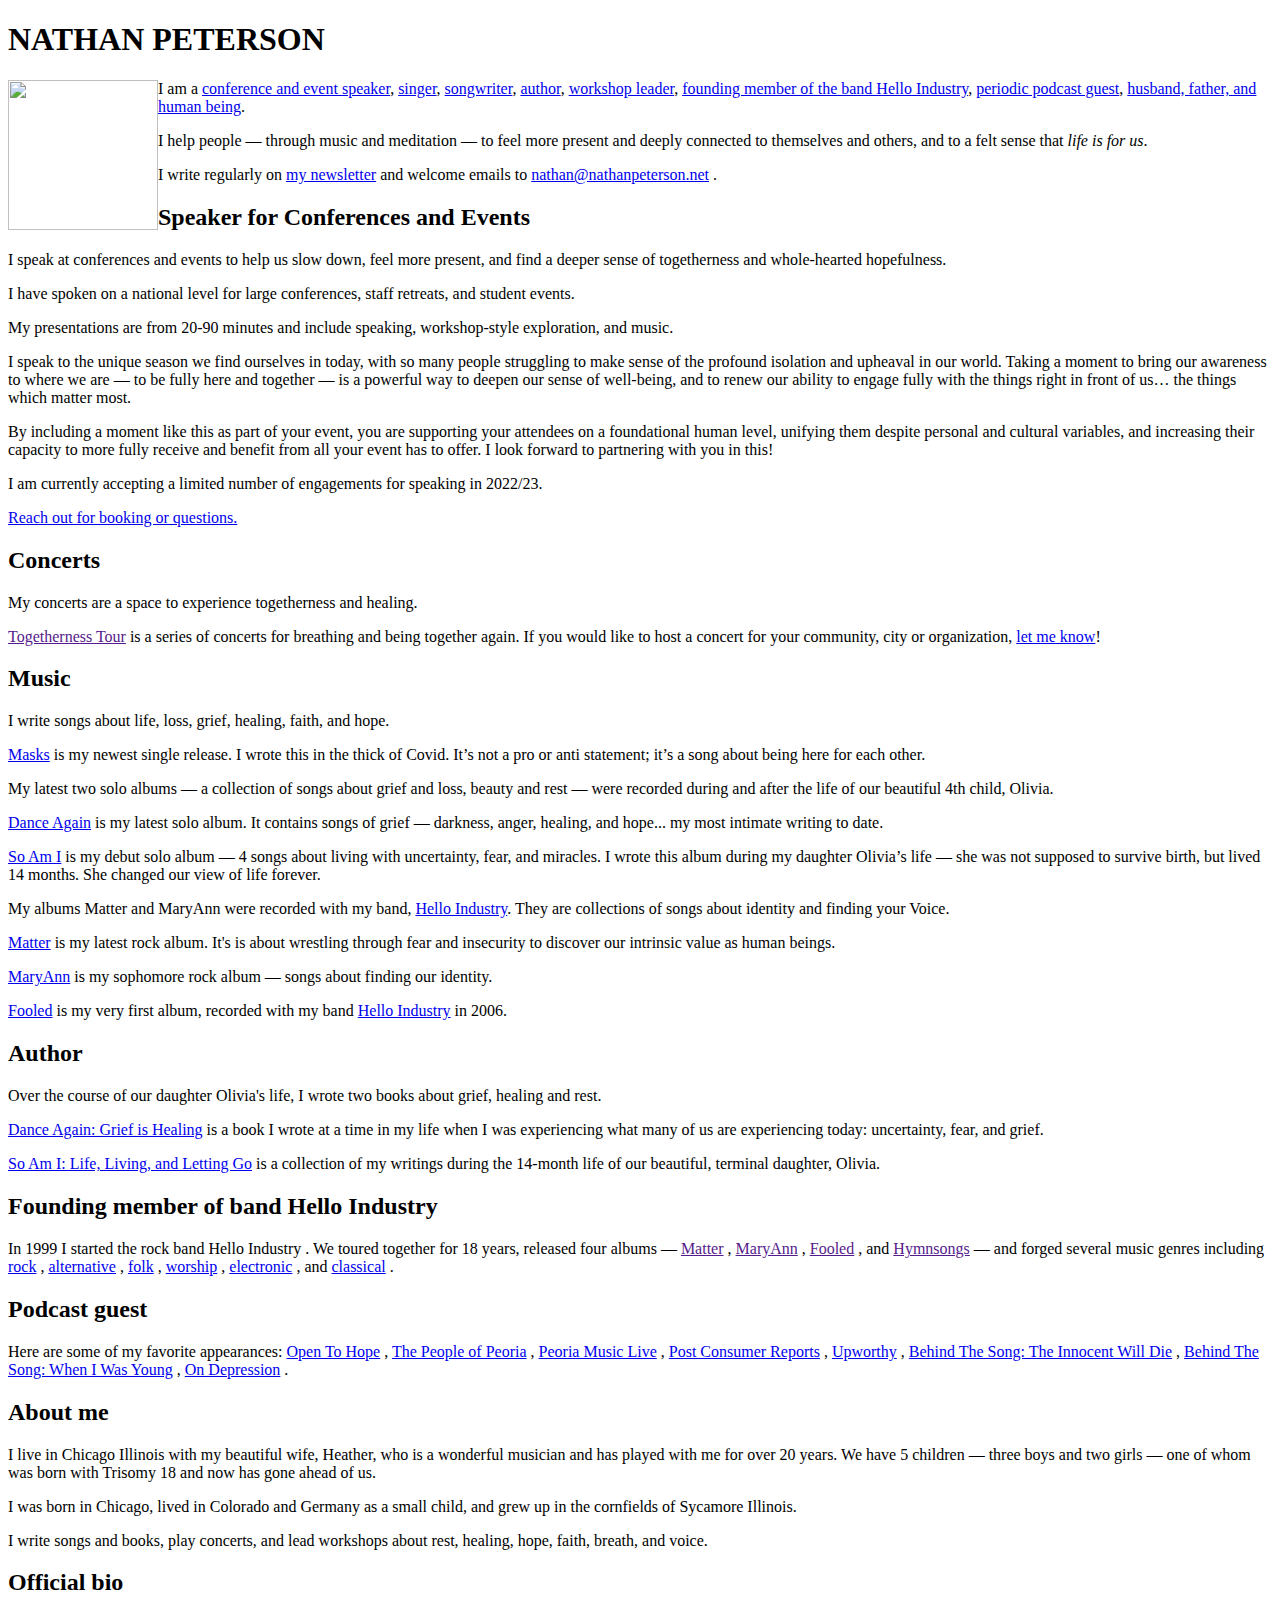
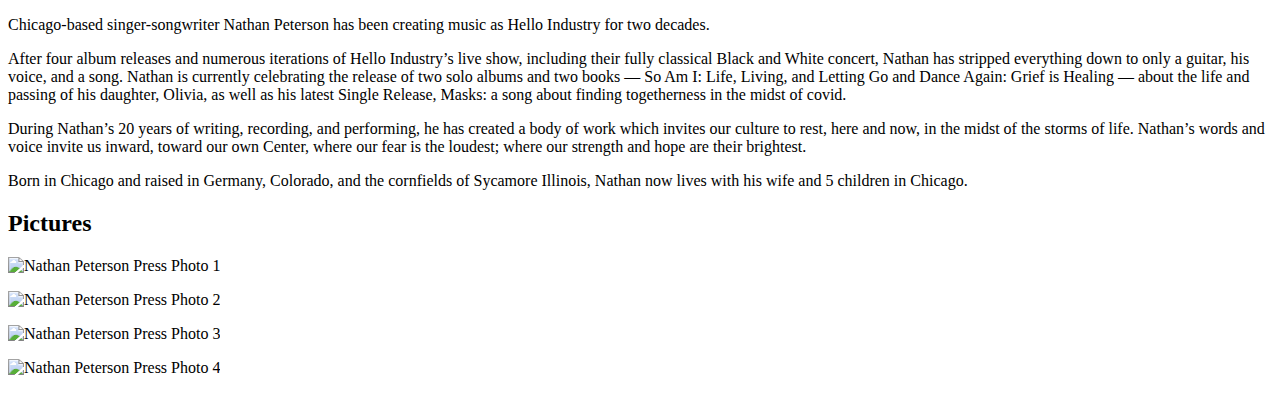
==== index.html @ f3bc7fbc "Create index.html" ====
<!DOCTYPE html>

<html>
<head>
    <link rel="stylesheet" type="text/css" href="stylesheets/screen.css">
    <title>Nathan Peterson — Singer-Songwriter, Speaker, Author</title>
    <meta name="viewport" content="width=device-width">
    <meta charset="UTF-8">
</head>

<body>
    <header>
        <h1>NATHAN PETERSON</h1>

        <a href="images/headshot-2021-square-transparent.png">
            <img src="images/headshot-2021-square-transparent.png" width="150" height="150" class="avatar" align="left">
        </a>
		
        <p class="header">
            I am a
            <a href="#speaking">conference and event speaker</a>, 
            <a href="#concerts">singer</a>, 
			<a href="#music">songwriter</a>, 
            <a href="#books">author</a>, 
            <a href="#workshops">workshop leader</a>, 
            <a href="#helloindustry" target="_blank">founding member of the band Hello Industry</a>, 
            <a href="#podcasts">periodic podcast guest</a>, 
            <a href="#about">husband, father, and human being</a>.
        </p>

        <p>
            I help people — through music and meditation — 
			to feel more present
			and deeply connected 
			to themselves and others,
			and to a felt sense that <i>life is for us</i>.
		</p>
		

    </header>

    <article>
        <p>
            I write regularly on 
            <a href="https://nathanpeterson.substack.com" target="_blank">my newsletter</a>
             and welcome emails to 
            <a href="mailto:nathanpeterson.net">nathan@nathanpeterson.net</a>
            .
        </p>

        <h2 id="speaking">Speaker for Conferences and Events</h2>
        <p>
            I speak at conferences and events to help us slow down, feel more present, and find a deeper sense of togetherness and whole-hearted hopefulness.
		</p>
		<p>
			I have spoken on a national level for large conferences, staff retreats, and student events.
		</p>
		<p>
			My presentations are from 20-90 minutes and include speaking, workshop-style exploration, and music.
		</p>
		<p>
			I speak to the unique season we find ourselves in today, with so many people struggling to make sense of the profound isolation and upheaval in our world. Taking a moment to bring our awareness to where we are — to be fully here and together — is a powerful way to deepen our sense of well-being, and to renew our ability to engage fully with the things right in front of us… the things which matter most.
		</p>
		<p>
			By including a moment like this as part of your event, you are supporting your attendees on a foundational human level, unifying them despite personal and cultural variables, and increasing their capacity to more fully receive and benefit from all your event has to offer. I look forward to partnering with you in this!
		</p>
		<p>
			I am currently accepting a limited number of engagements for speaking in 2022/23. 
		</p>
		<p>
			<a href="mailto:booking@nathanpeterson.net">Reach out for booking or questions.</a>
		</p>

        <h2 id="concerts">Concerts</h2>
        <p>
            My concerts are a space to experience togetherness and healing.
        </p>

        <p>
            <a href="">Togetherness Tour</a>
			 is a series of concerts for breathing and being together again. If you would like to host a concert for your community, city or organization, <a href="mailto:booking@nathanpeterson.net">let me know</a>!
        </p>
		
		<h2 id="music">Music</h2>
		<p>
			I write songs about life, loss, grief, healing, faith, and hope.
		</p>
		
		<p>
			<a href="https://ffm.to/npmasks" target="_blank">Masks</a> 
			is my newest single release. I wrote this in the thick of Covid. It’s not a pro or anti statement; it’s a song about being here for each other.
		</p>
		
		<p>
			My latest two solo albums — a collection of songs about grief and loss, beauty and rest — were recorded during and after the life of our beautiful 4th child, Olivia.
		</p>
		
		<p>
			<a href="https://ffm.to/npda" target="_blank">Dance Again</a> 
			is my latest solo album. It contains songs of grief — darkness, anger, healing, and hope... my most intimate writing to date.
		</p>
		
		<p>
			<a href="https://ffm.to/soami" target="_blank">So Am I</a> 
			is my debut solo album — 4 songs about living with uncertainty, fear, and miracles. I wrote this album during my daughter Olivia’s life — she was not supposed to survive birth, but lived 14 months. She changed our view of life forever.
		</p>
		
		<p>
			My albums Matter and MaryAnn were recorded with my band, <a href="https://helloindustry.com" target="_blank">Hello Industry</a>. They are collections of songs about identity and finding your Voice.
		</p>
		
		<p>
			<a href="https://hypeddit.com/helloindustry/matter" target="_blank">Matter</a> 
			is my latest rock album. It's is about wrestling through fear and insecurity to discover our intrinsic value as human beings.
		</p>
		
		<p>
			<a href="https://hypeddit.com/nathanpetersonandhelloindustry/maryann" target="_blank">MaryAnn</a> 
			is my sophomore rock album — songs about finding our identity.
		</p>
		
		<p>
			<a href="https://hypeddit.com/nathanpetersonandhelloindustry/fooled" target="_blank">Fooled</a> 
			is my very first album, recorded with my band <a href="https://helloindustry.com" target="_blank">Hello Industry</a> in 2006.
		</p>

        <h2 id="books">Author</h2>
        <p>
			Over the course of our daughter Olivia's life, I wrote two books about grief,  healing and rest.
		</p>

        <p>
            <a href="books/dance-again/index.html">Dance Again: Grief is Healing</a>
			 is a book I wrote at a time in my life when I was experiencing what many of us are experiencing today: uncertainty, fear, and grief.
        </p>

        <p>
            <a href="books/so-am-i/">So Am I: Life, Living, and Letting Go</a>
             is a collection of my writings during the 14-month life of our beautiful, terminal daughter, Olivia.
        </p>

        <h2 id="helloindustry">Founding member of band Hello Industry</h2>
        <p>
			In 1999 I started the rock band 
			Hello Industry
			. 
			We toured together for 18 years, released four albums — 
			<a href="" target="_blank">Matter</a>
			,
			<a href="" target="_blank">MaryAnn</a>
			,
			<a href="" target="_blank">Fooled</a>
			, and 
			<a href="" target="_blank">Hymnsongs</a>
			—  
			and forged several music genres including 
			<a href="https://www.youtube.com/watch?v=rUXvzzbcc9A" target="_blank">rock</a>
			, 
			<a href="https://www.youtube.com/watch?v=mONyzuBepJc" target="_blank">alternative</a>
			, 
			<a href="https://www.youtube.com/watch?v=XHNfmS86QO4" target="_blank">folk</a>
			, 
			<a href="https://www.youtube.com/watch?v=H8nly6mDSEY" target="_blank">worship</a>
			, 
			<a href="https://www.youtube.com/watch?v=sTpvNUbfBlU" target="_blank">electronic</a>
			, and 
			<a href="https://www.youtube.com/watch?v=7An2LoaPGQQ" target="_blank">classical</a>
			.
        </p>

        <h2 id="podcasts">Podcast guest</h2>
        <p>
            Here are some of my favorite appearances: 
            <a href="https://www.opentohope.com/nathan-peterson-dance-again/">Open To Hope</a>
            , 
            <a href="https://www.thepeopleofpeoriapodcast.com/724716/8438347-interview-live-performance-with-nathan-peterson-episode-12">The People of Peoria</a>
            , 
            <a href="https://www.peoriamusiclive.com/music-notes/pml-artist-of-the-week-nathan-peterson">Peoria Music Live</a>
            , 
            <a href="http://www.postconsumerreports.com/2018/02/ep-60-discussion-on-nathan-petersons.html">Post Consumer Reports</a>
            , 
            <a href="https://www.upworthy.com/they-were-told-their-newborn-could-die-within-days-11-months-later-shes-still-here">Upworthy</a>
            , 
            <a href="https://www.youtube.com/watch?v=5tFE9HV7GXk&t=1s">Behind The Song: The Innocent Will Die</a>
            , 
            <a href="https://www.youtube.com/watch?v=nvTDFOkgKoA">Behind The Song: When I Was Young</a>
            , 
            <a href="https://www.youtube.com/watch?v=8BVzTAqGNkA">On Depression</a>
            .
        </p>

        <h2 id="about">About me</h2>
        <p>
			I live in Chicago Illinois with my beautiful wife, Heather, who is a wonderful musician and has played with me for over 20 years. We have 5 children — three boys and two girls — one of whom was born with Trisomy 18 and now has gone ahead of us.
		</p>
		<p>
			I was born in Chicago, lived in Colorado and Germany as a small child, and grew up in the cornfields of Sycamore Illinois.
		</p>
		<p>
			I write songs and books, play concerts, and lead workshops about  rest, healing, hope, faith, breath, and voice.
		</p>
		
		<h2 id="bio">Official bio</h2>
		<p>
			Chicago-based singer-songwriter Nathan Peterson has been creating music as Hello Industry for two decades.
		</p>
		<p>
			After four album releases and numerous iterations of Hello Industry’s live show, including their fully classical Black and White concert, Nathan has stripped everything down to only a guitar, his voice, and a song. Nathan is currently celebrating the release of two solo albums and two books — So Am I: Life, Living, and Letting Go and Dance Again: Grief is Healing — about the life and passing of his daughter, Olivia, as well as his latest Single Release, Masks: a song about finding togetherness in the midst of covid.
		</p>
		<p>
			During Nathan’s 20 years of writing, recording, and performing, he has created a body of work which invites our culture to rest, here and now, in the midst of the storms of life. Nathan’s words and voice invite us inward, toward our own Center, where our fear is the loudest; where our strength and hope are their brightest.
		</p>
		<p>
			Born in Chicago and raised in Germany, Colorado, and the cornfields of Sycamore Illinois, Nathan now lives with his wife and 5 children in Chicago.
		</p>

        <h2>Pictures</h2>
        <p>
            <img src="images/press-photo-1.jpg" width="540" alt="Nathan Peterson Press Photo 1">
        </p>
        <p>
            <img src="images/press-photo-2.jpg" width="540" alt="Nathan Peterson Press Photo 2">
        </p>
        <p>
            <img src="images/press-photo-3.jpg" width="540" alt="Nathan Peterson Press Photo 3">
        </p>
        <p>
            <img src="images/press-photo-4.jpg" width="540" alt="Nathan Peterson Press Photo 4">
        </p>

    </article>
</body>
</html>
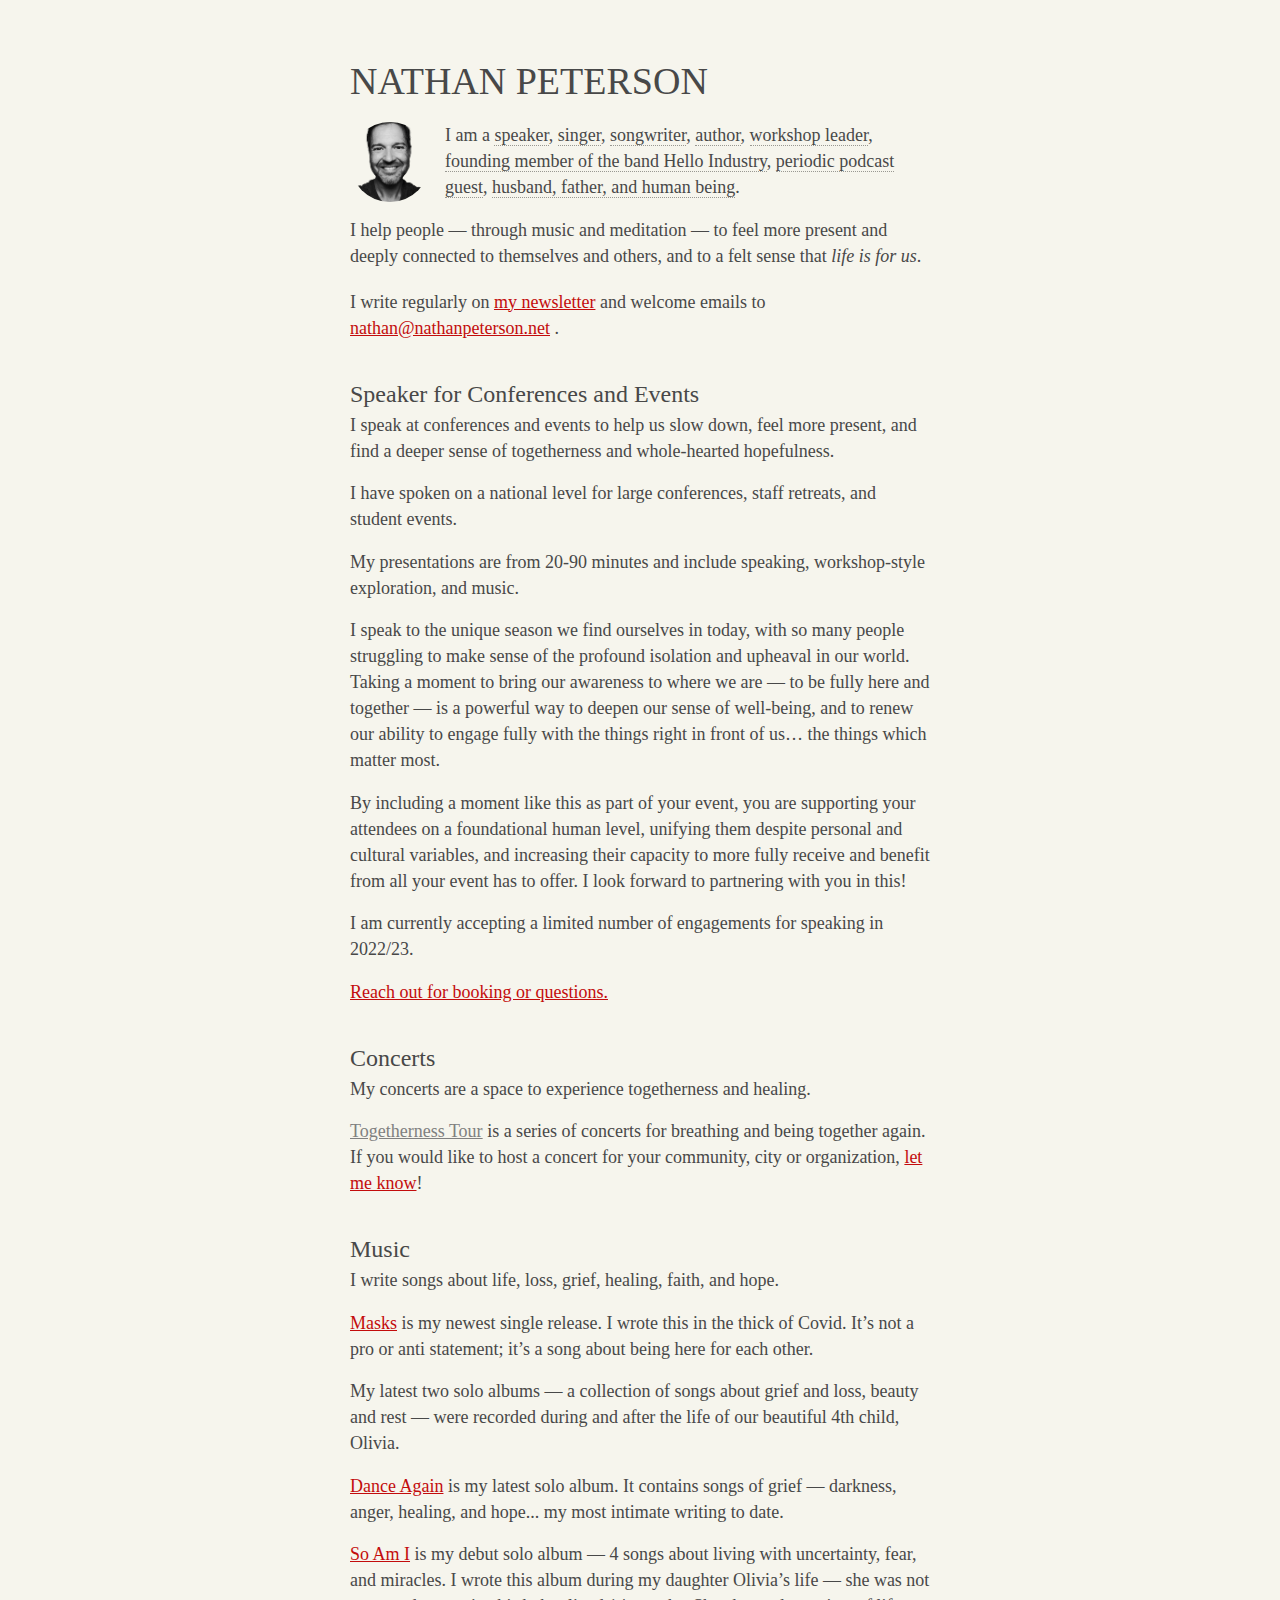
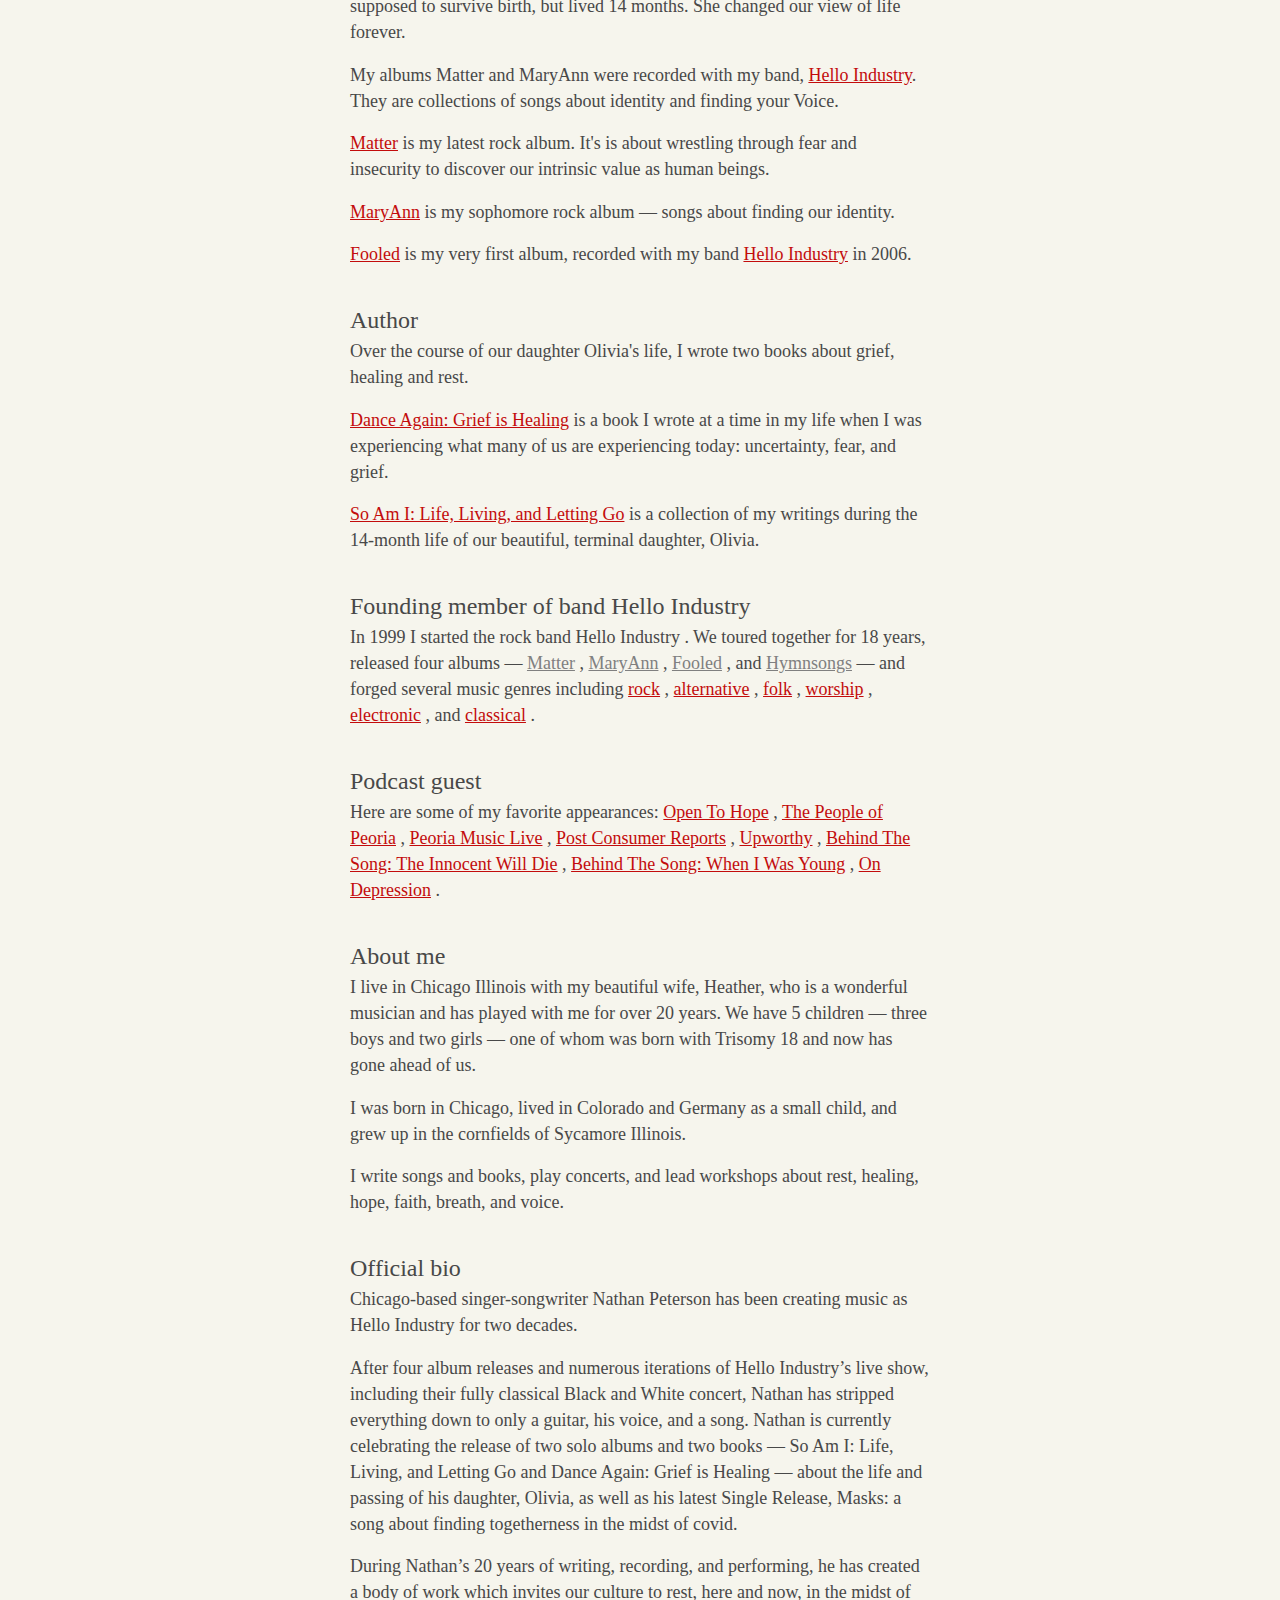
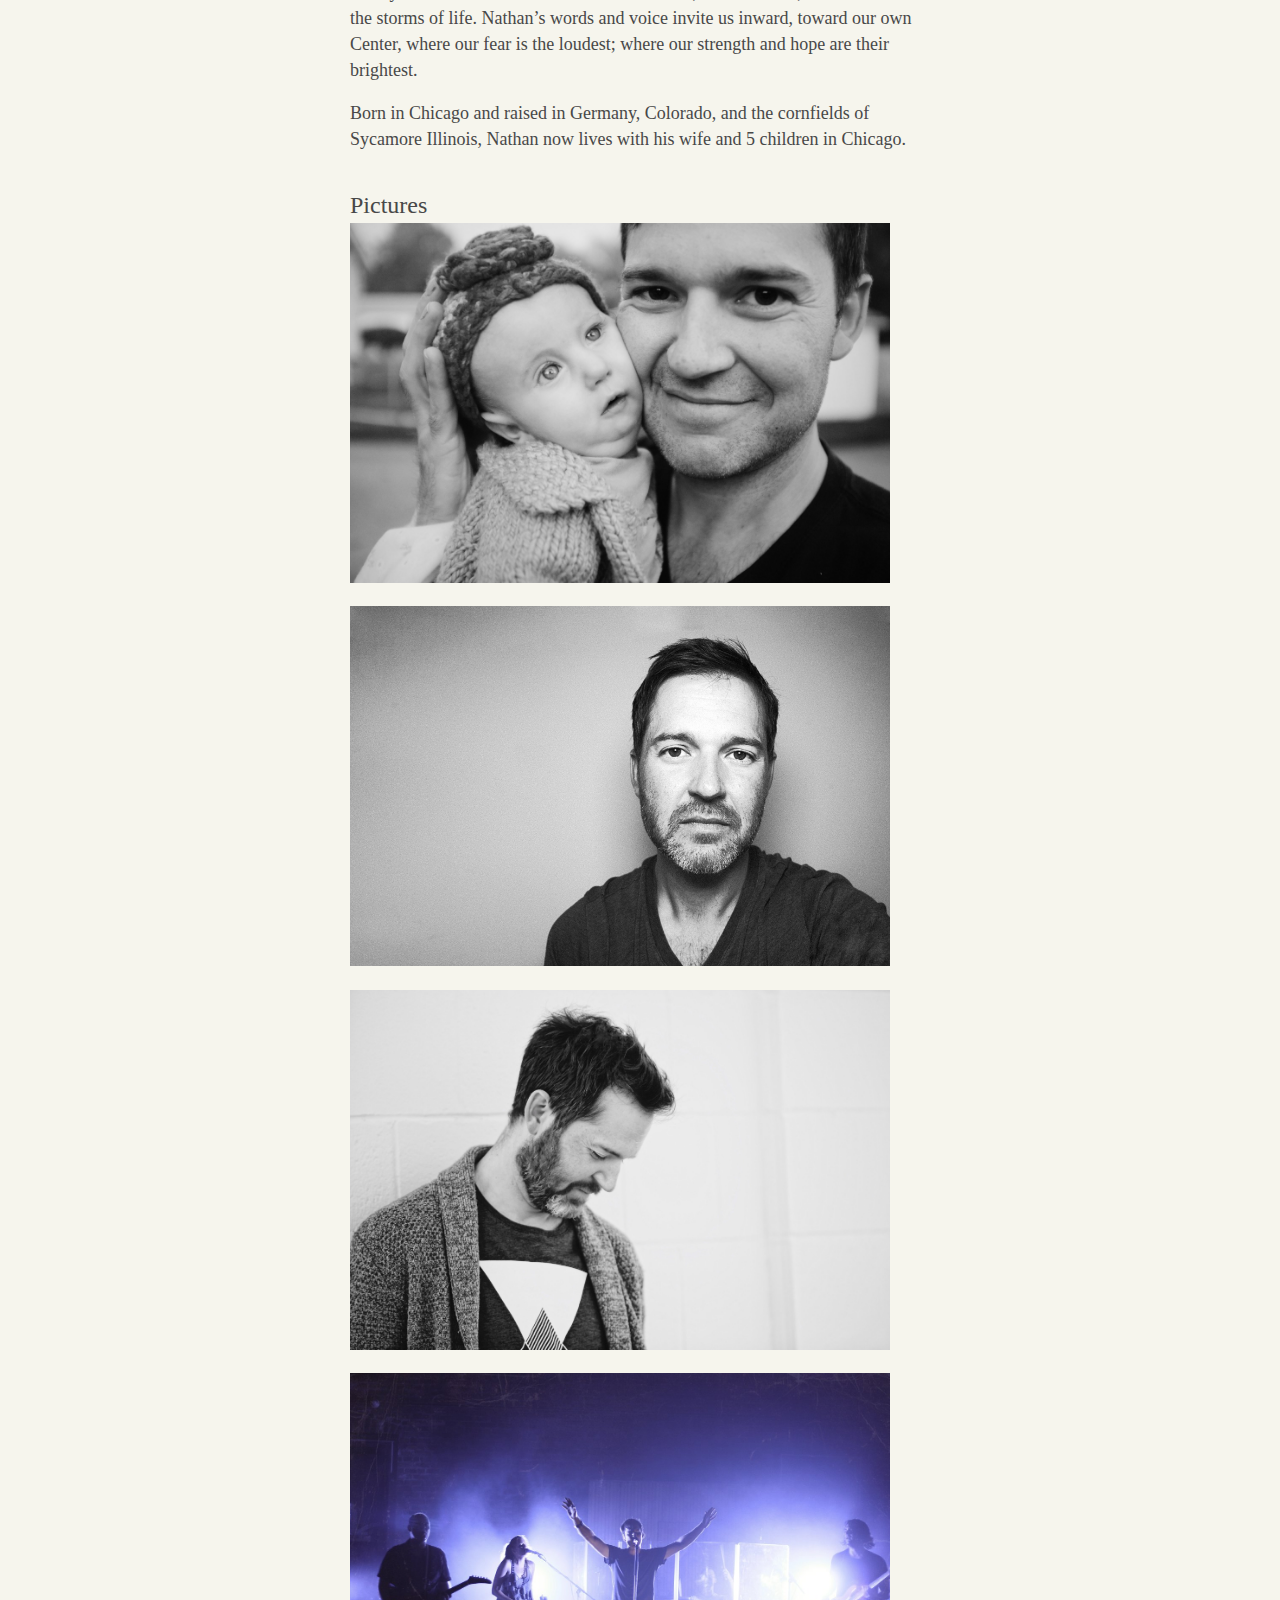
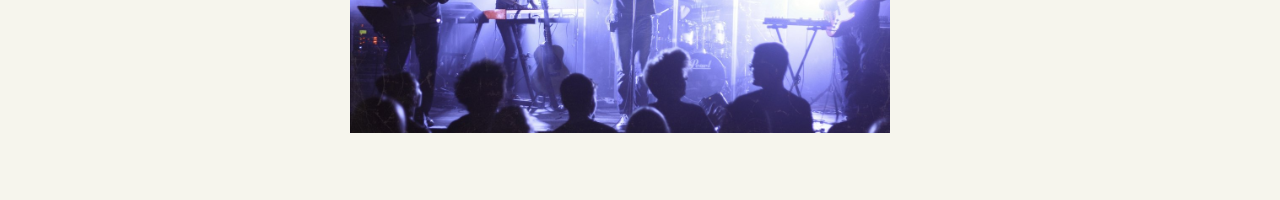
==== commit f22baecb: "addition" ====
--- a/index.html
+++ b/index.html
@@ -18,7 +18,7 @@
 		
         <p class="header">
             I am a
-            <a href="#speaking">conference and event speaker</a>, 
+            <a href="#speaking">speaker</a>, 
             <a href="#concerts">singer</a>, 
 			<a href="#music">songwriter</a>, 
             <a href="#books">author</a>, 
--- a/stylesheets/screen.css
+++ b/stylesheets/screen.css
@@ -0,0 +1,172 @@
+body {
+  margin: 60px auto;
+  font-family: Georgia, Palatino, 'Palatino Linotype', Times, 'Times New Roman', serif;
+	background-color: #f6f5ed;
+	color: #484848;
+
+  width: 580px;
+  font-size: 18px;
+  line-height: 26px;
+}
+
+header {
+  margin-top: 30px;
+  margin-bottom: 20px;
+}
+
+header a {
+	color: #484848;
+	text-decoration: none;
+	border-bottom: 1px dotted #999892;
+}
+
+header a:visited {
+	color: #484848;
+}
+
+footer {
+  border-top: 1px solid rgb(206,206,206);
+
+  margin-top: 48px;
+  padding-top: 24px;
+
+  font-size: 14px;
+}
+
+header a:hover {
+	border-bottom: 1px solid #999892;
+}
+
+h1 {
+  font-size: 38px;
+  line-height: 42px;
+  font-weight: normal;
+  margin-bottom: 20px;
+}
+
+body.post h1 {
+  margin-bottom: 5px;
+}
+
+body.post header p {
+  font-size: 14px;
+}
+
+h2 {
+  margin-top: 40px;
+  margin-bottom: 5px;
+
+  font-size: 24px;
+  font-weight: normal;
+}
+
+h3 {
+  margin-top: 20px;
+  margin-bottom: 5px;
+
+  font-size: 20px;
+  font-weight: bold;
+}
+
+img.avatar {
+  background-size: 100%;
+  display: block;
+  height: 80px;
+  overflow: hidden;
+  border-radius: 100px;
+  -moz-border-radius: 100px;
+  -webkit-border-radius: 100px;
+  width: 80px;
+  margin-right: 15px;
+}
+
+img.book {
+    background-size: 100%;
+    display: block;
+    margin-right: 15px;
+	margin-bottom: 15px;
+}
+
+
+pre {
+  font-size: 15px;
+  white-space: pre;
+  word-wrap: normal;
+  overflow: auto;
+  width: auto;
+}
+
+@media screen and (max-width: 580px) {
+  body {
+    margin: 10px auto;
+    padding: 0 20px 0 20px;
+    width: auto;
+    word-wrap: break-word;
+  }
+
+  pre {
+    font-size: 14px;
+    line-height: 16px;
+  }
+
+  img {
+    max-width: 100%;
+    width: auto;
+    height: auto;
+  }
+
+  img.avatar {
+    height: 110px;
+    width: 110px;
+  }
+
+  .video-wrap {
+    position: relative;
+    padding-bottom: 56.25%;
+    padding-top: 30px; height: 0; overflow: hidden;
+  }
+
+  .video-wrap iframe,
+  .video-wrap object,
+  .video-wrap embed {
+      position: absolute;
+      top: 0;
+      left: 0;
+      width: 100%;
+      height: 100%;
+  }
+}
+
+
+a {
+  color:  #C30C0C;
+}
+
+a:visited {
+  color: gray;
+}
+
+p {
+  margin: 0 0 2ex 0;
+}
+
+ul {
+  margin: 0 0 2ex 0;
+  padding: 0;
+}
+
+li {
+  margin: 0 0 0 20px;
+  padding: 0;
+}
+
+.cover-left {
+  width: 49%; 
+  float: left;
+  padding-right: 2%;
+}
+
+.cover-right {
+  width: 49%; 
+  float: left; 
+}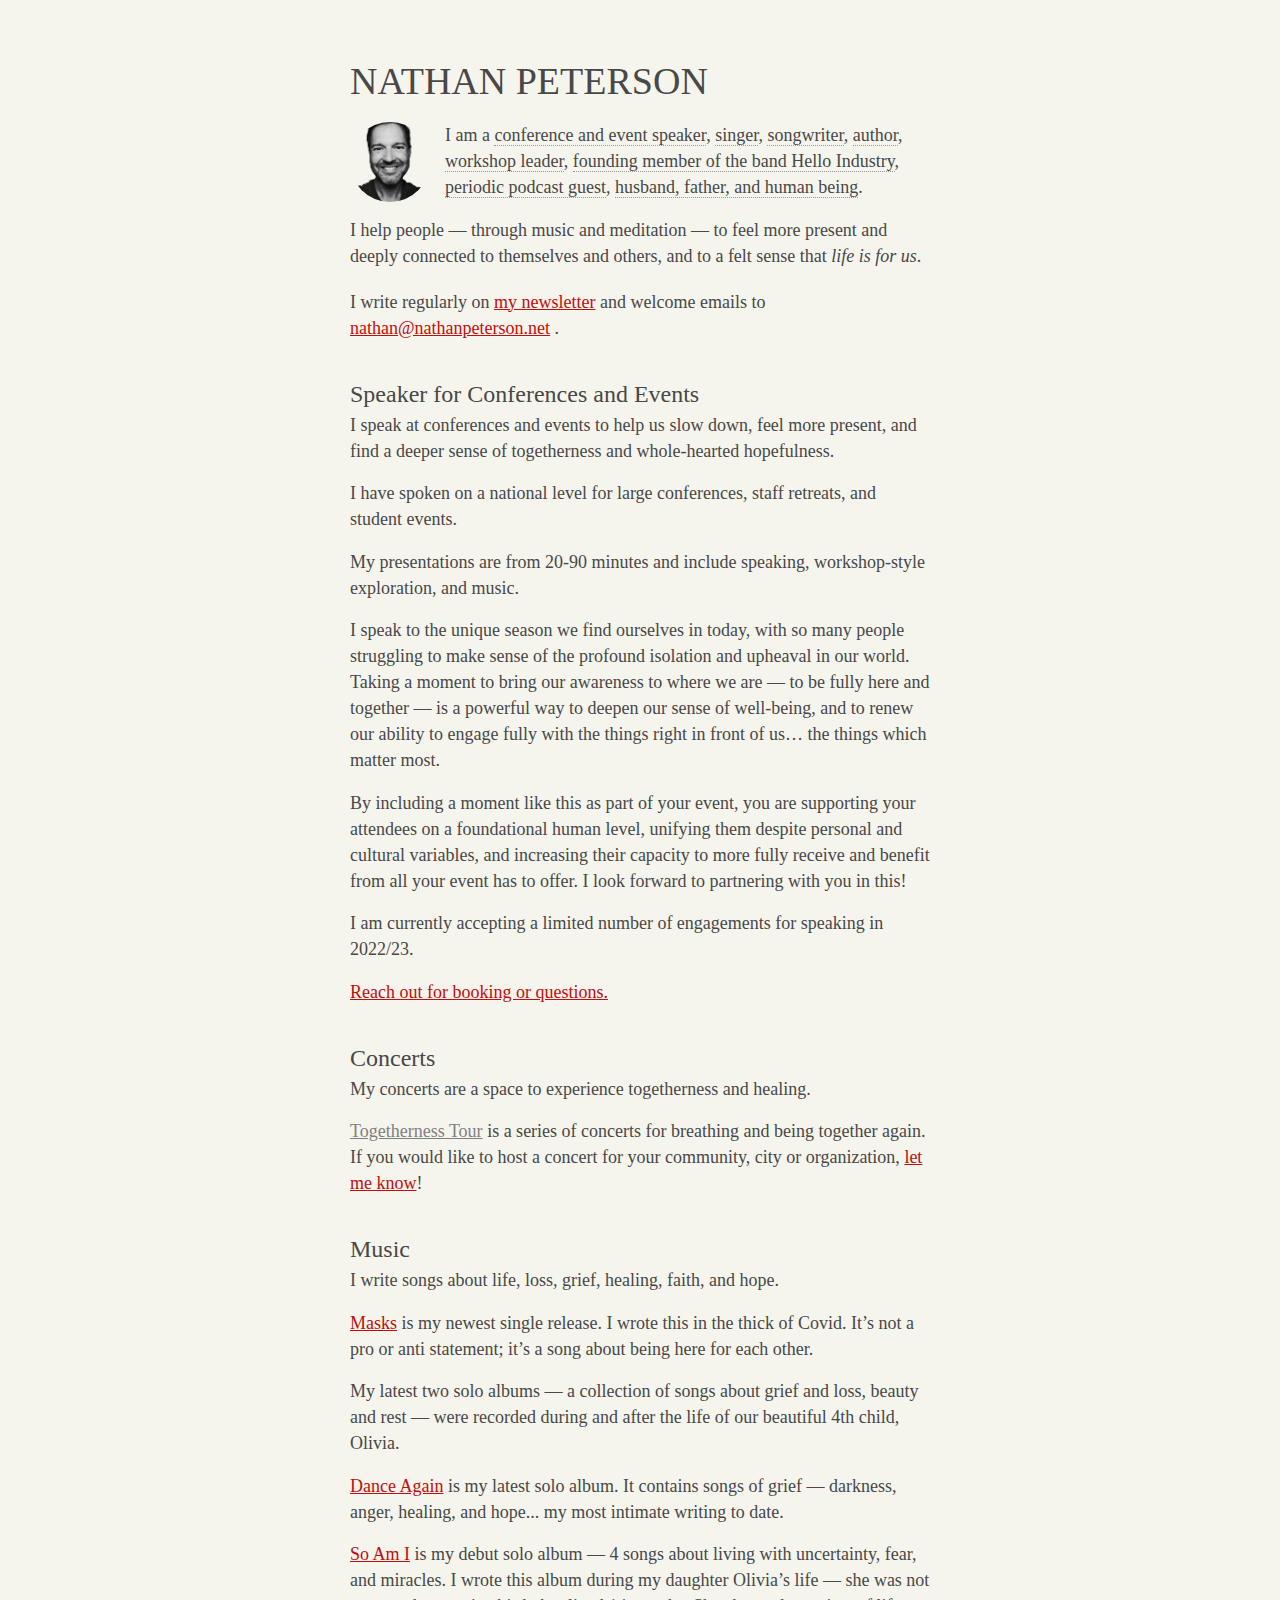
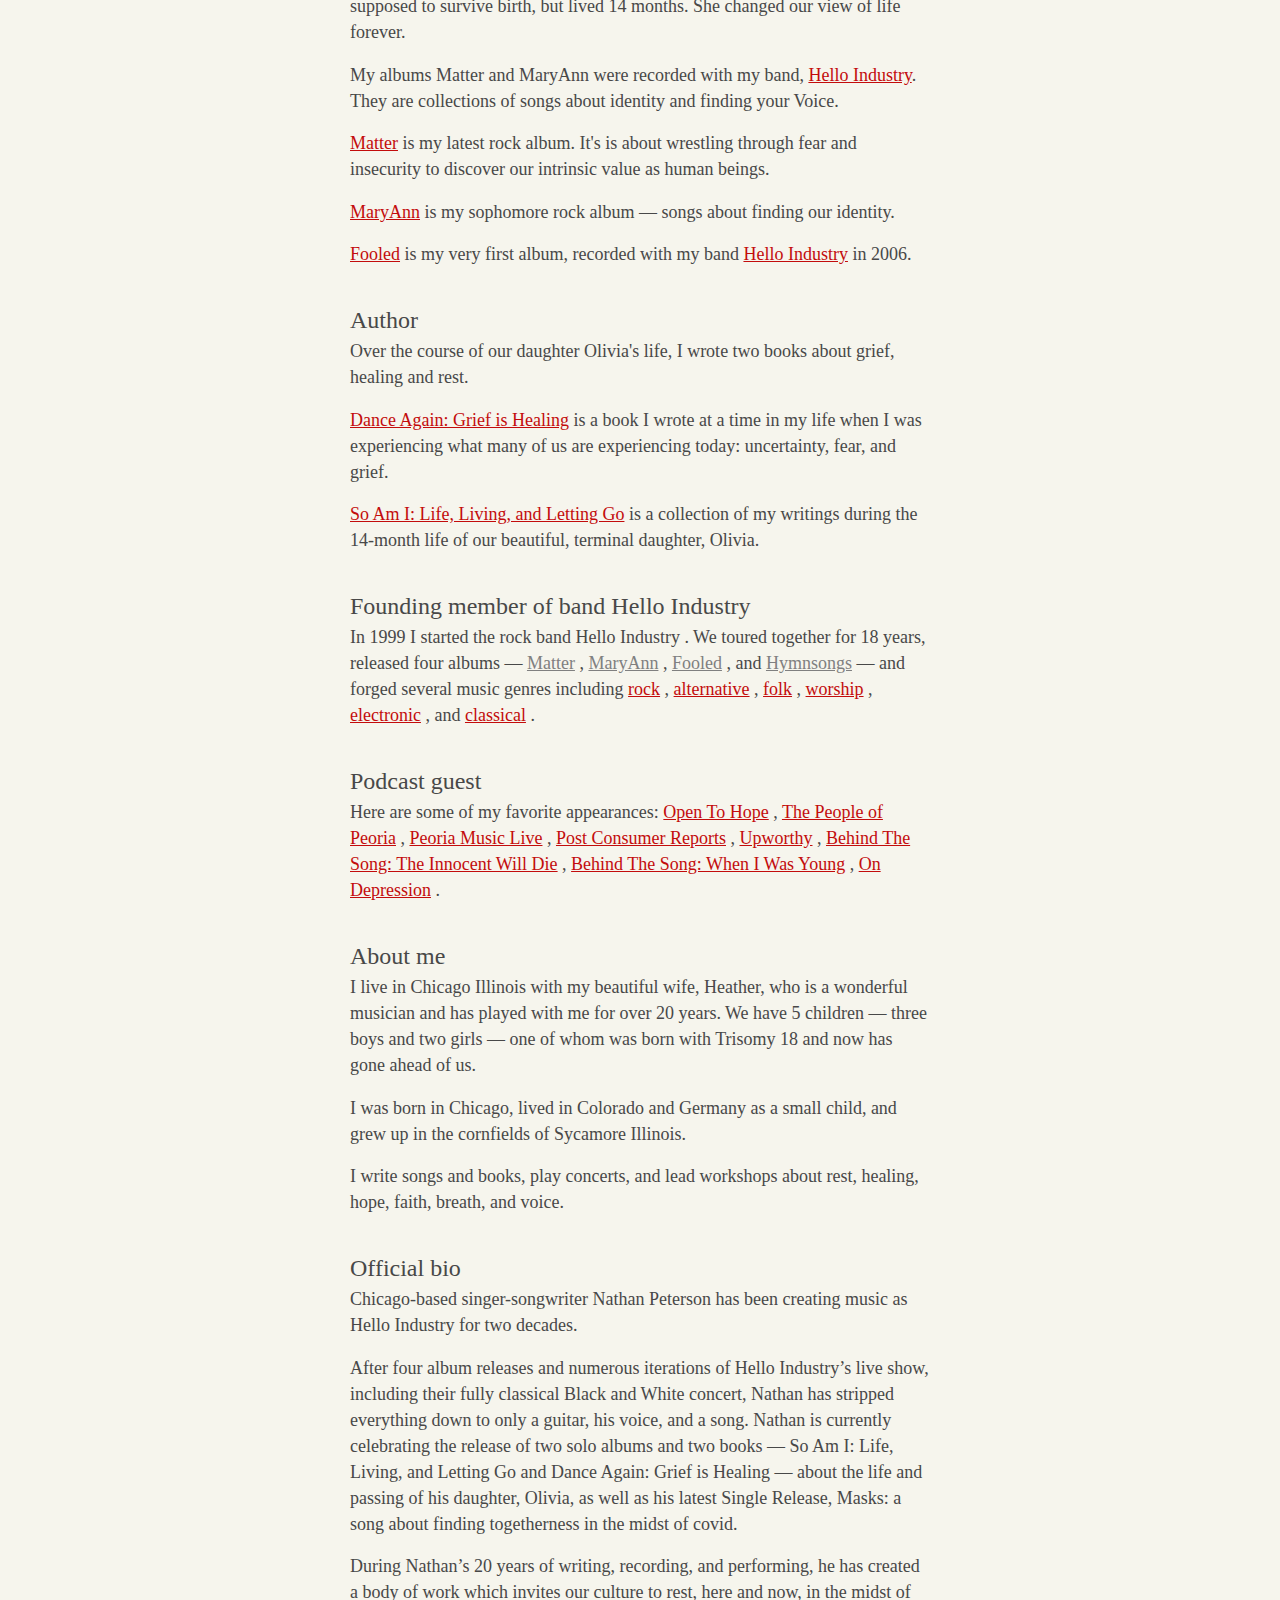
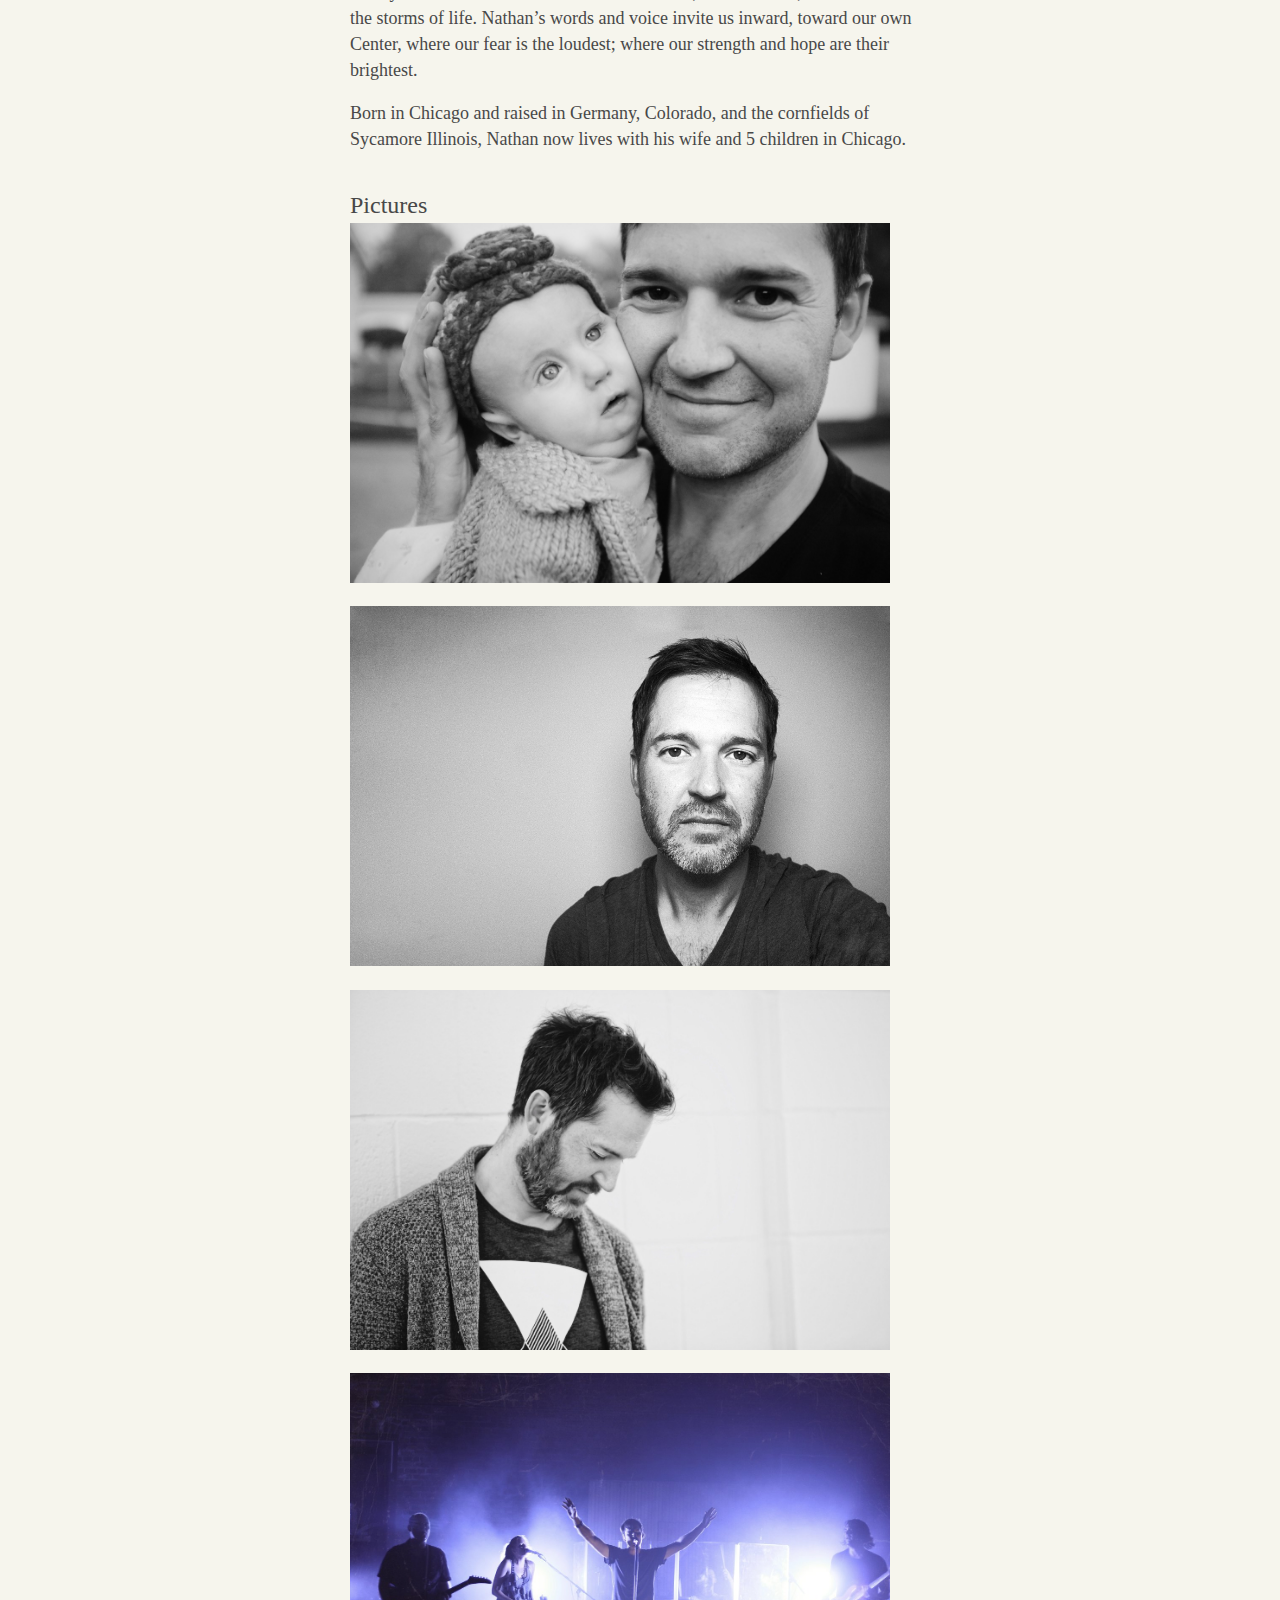
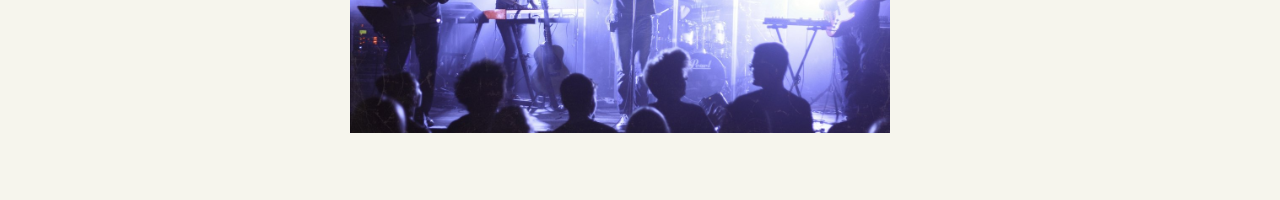
==== commit be532028: "Update index.html" ====
--- a/index.html
+++ b/index.html
@@ -18,7 +18,7 @@
 		
         <p class="header">
             I am a
-            <a href="#speaking">speaker</a>, 
+            <a href="#speaking">conference and event speaker</a>, 
             <a href="#concerts">singer</a>, 
 			<a href="#music">songwriter</a>, 
             <a href="#books">author</a>, 
